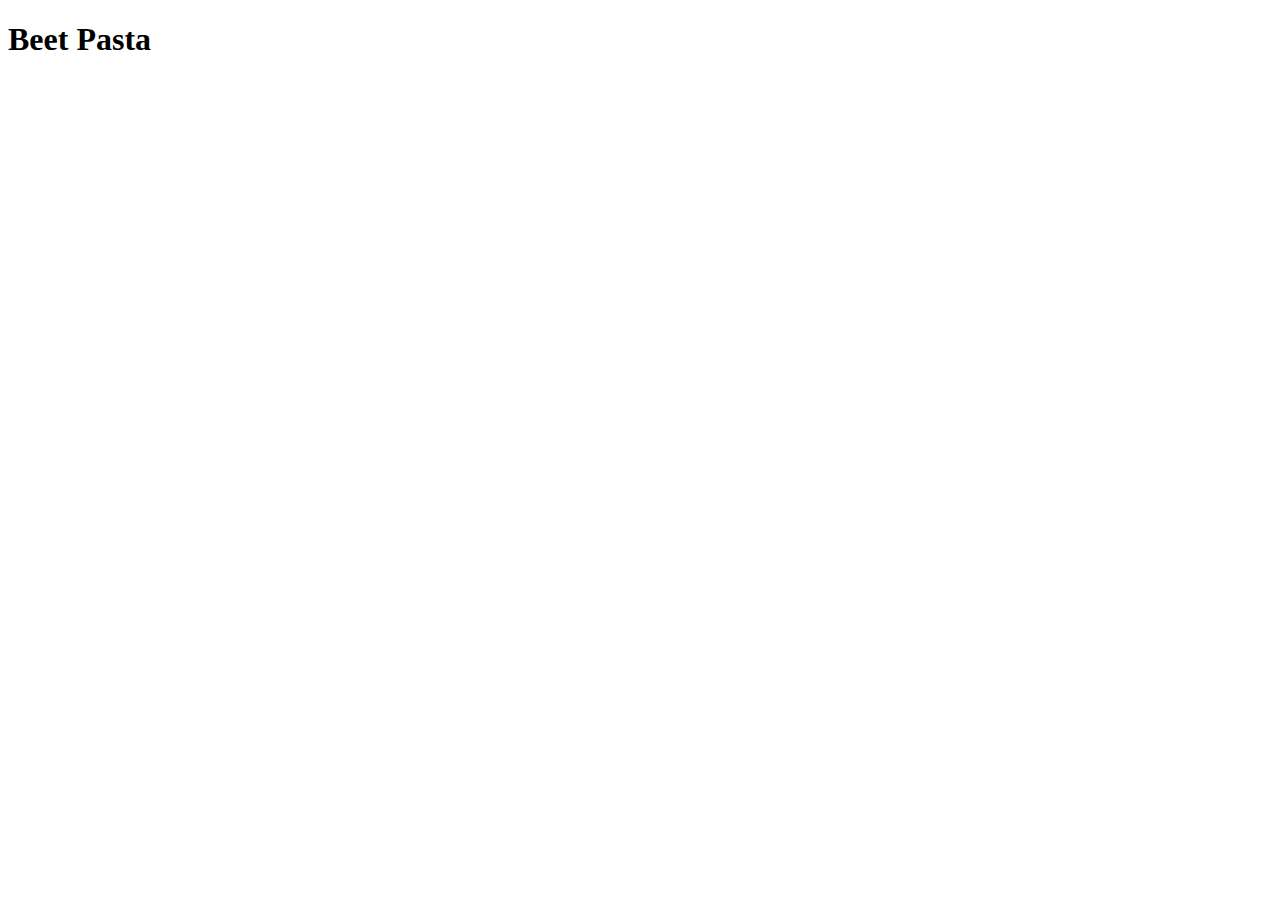
==== recipes/beet_pasta.html @ ef53a177 "Add link to recipe and add recipe file" ====
<!DOCTYPE html>
    <html lang="en">
        <head>
            <meta charset="UTF-8">
            <title>Beet Pasta</title>

        </head>
        <body>
            <h1>Beet Pasta</h1>

        </body>


    </html>
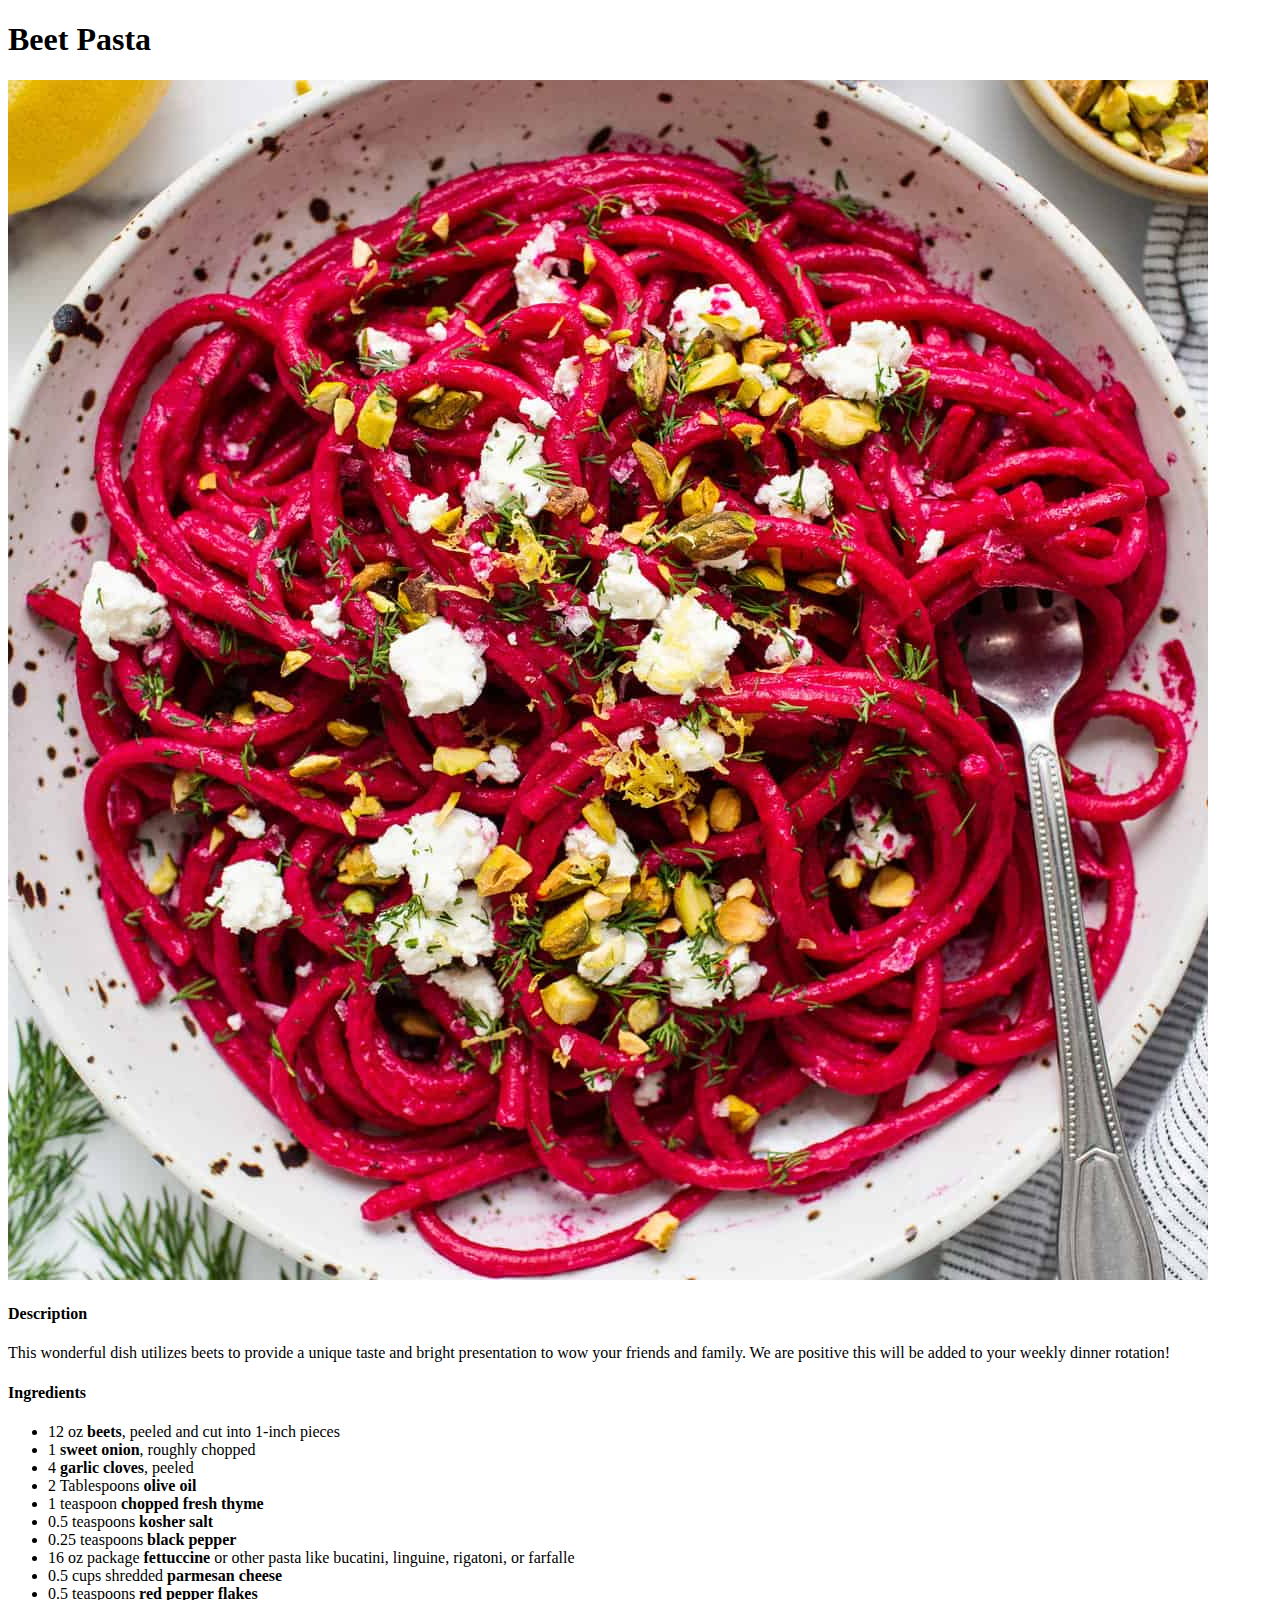
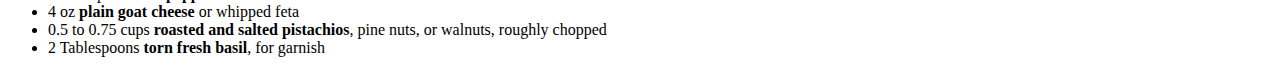
==== commit 66ade920: "Upload pasta photo and ingredients list" ====
--- a/recipes/beet_pasta.html
+++ b/recipes/beet_pasta.html
@@ -7,7 +7,27 @@
         </head>
         <body>
             <h1>Beet Pasta</h1>
-
+            <img src="../images/Beet-Pasta-sq.jpg" alt="Bright pink noodles in a bowl with crushed nuts and goat cheese crumbles on top">
+            <h4>Description</h4>
+                <p>This wonderful dish utilizes beets to provide a unique taste and bright presentation
+                to wow your friends and family. We are positive this will be added to your weekly dinner rotation!
+                </p>
+            <h4>Ingredients</h4>
+                <ul>
+                    <li>12 oz <strong>beets</strong>, peeled and cut into 1-inch pieces</li>
+                    <li>1 <strong>sweet onion</strong>, roughly chopped </li>
+                    <li>4 <strong>garlic cloves</strong>, peeled</li>
+                    <li>2 Tablespoons <strong>olive oil</strong></li>
+                    <li>1 teaspoon <strong>chopped fresh thyme</strong></li>
+                    <li>0.5 teaspoons <strong>kosher salt</strong></li>
+                    <li>0.25 teaspoons <strong>black pepper</strong></li>
+                    <li>16 oz package <strong>fettuccine</strong> or other pasta like bucatini, linguine, rigatoni, or farfalle</li>
+                    <li>0.5 cups shredded <strong>parmesan cheese</strong></li>
+                    <li>0.5 teaspoons <strong>red pepper flakes</strong></li>
+                    <li>4 oz <strong>plain goat cheese</strong> or whipped feta</li>
+                    <li>0.5 to 0.75 cups <strong>roasted and salted pistachios</strong>, pine nuts, or walnuts, roughly chopped</li>
+                    <li>2 Tablespoons <strong>torn fresh basil</strong>, for garnish</li>
+                </ul>
         </body>
 
 
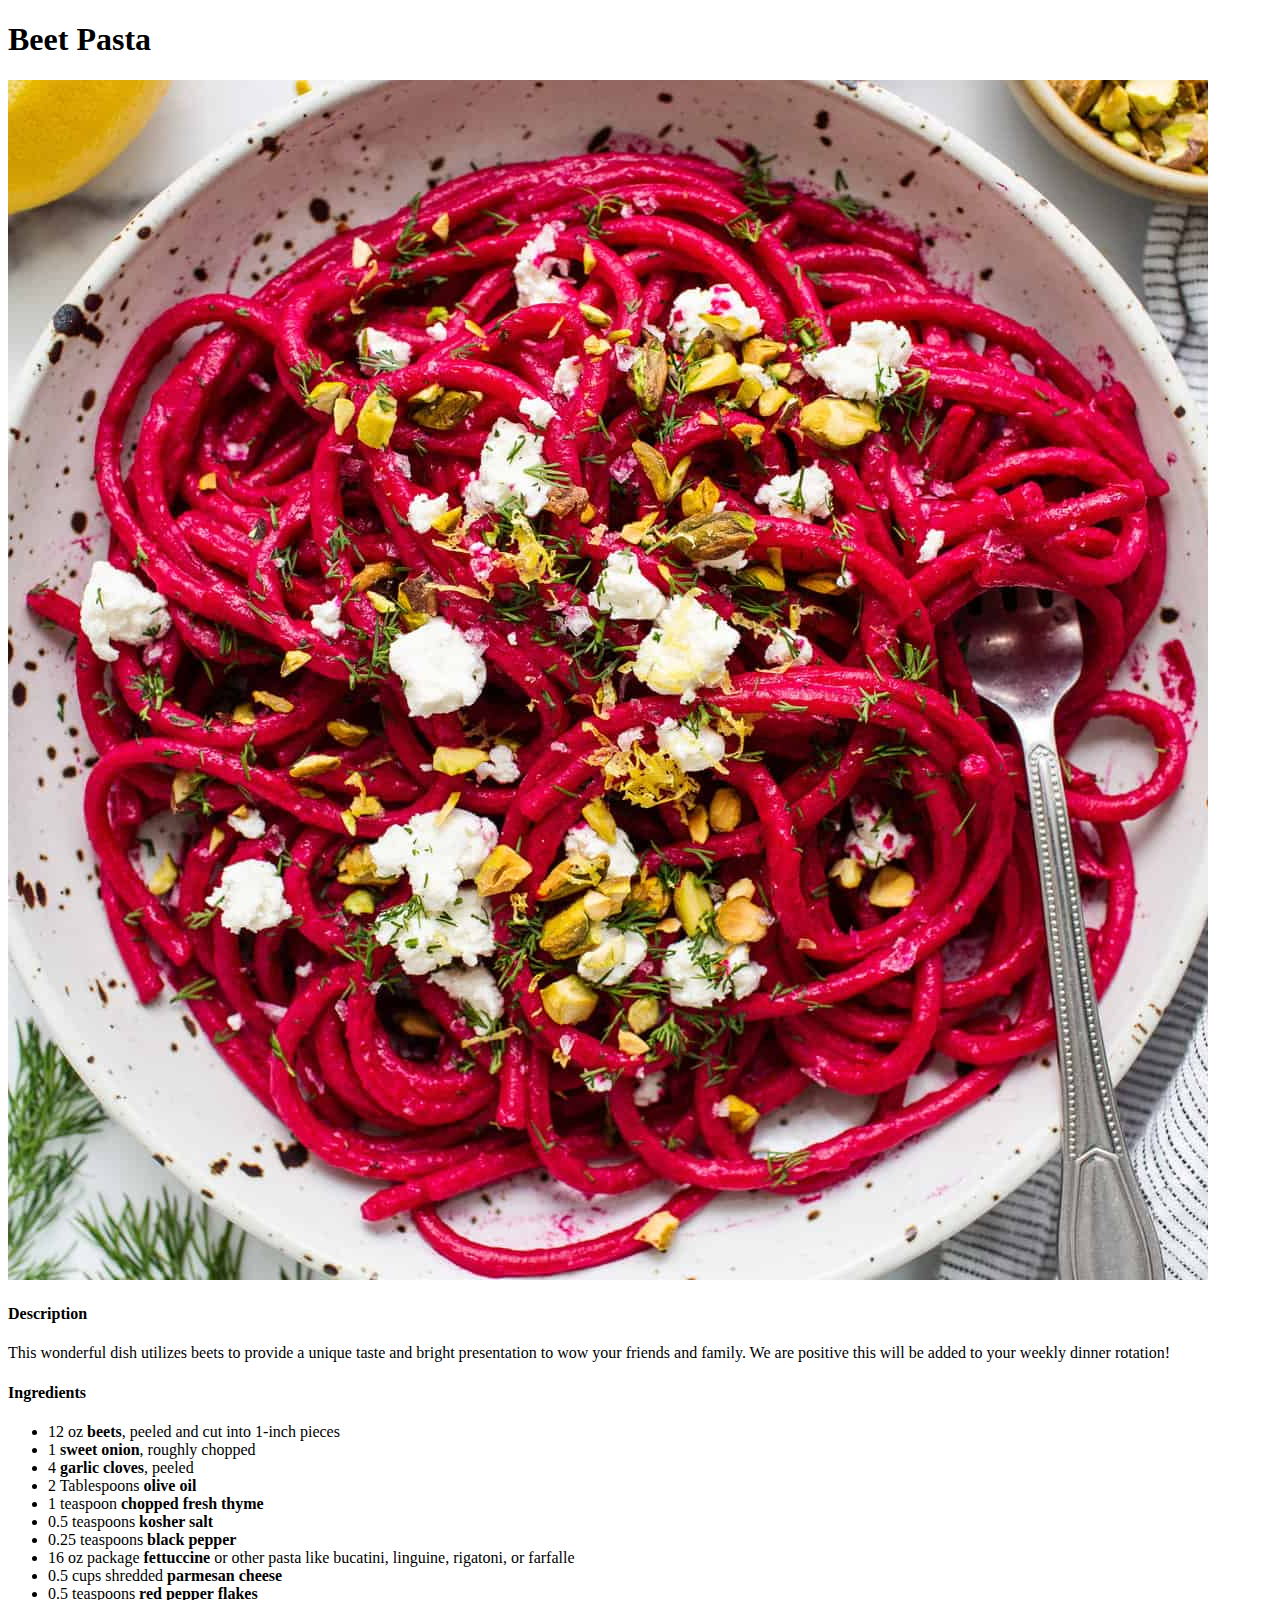
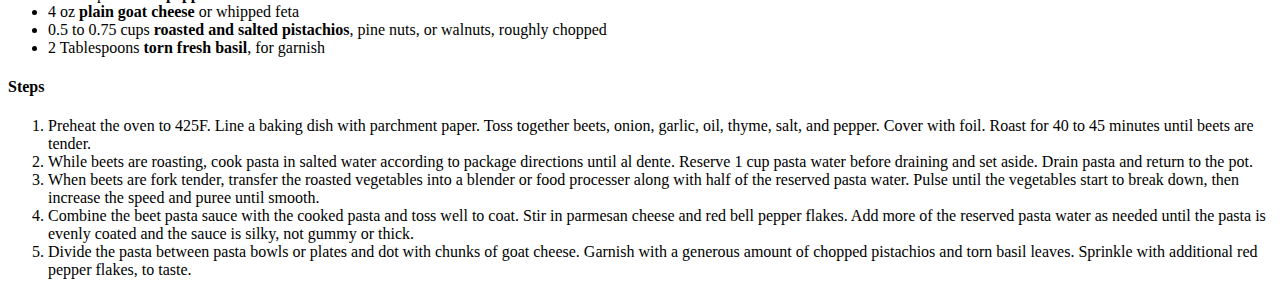
==== commit 486ee0a6: "Upload pasta instructions" ====
--- a/recipes/beet_pasta.html
+++ b/recipes/beet_pasta.html
@@ -28,6 +28,38 @@
                     <li>0.5 to 0.75 cups <strong>roasted and salted pistachios</strong>, pine nuts, or walnuts, roughly chopped</li>
                     <li>2 Tablespoons <strong>torn fresh basil</strong>, for garnish</li>
                 </ul>
+            <h4>Steps</h4>
+                <ol>
+                    <li>Preheat the oven to 425F. Line a baking dish with 
+                        parchment paper.
+                        Toss together beets, onion, garlic, oil, thyme, 
+                        salt, and pepper.
+                        Cover with foil.
+                        Roast for 40 to 45 minutes until beets are tender.
+                    </li>
+                    <li>While beets are roasting, cook pasta in salted water 
+                        according to package directions until al dente.
+                        Reserve 1 cup pasta water before draining and set aside. Drain 
+                        pasta and return to the pot.
+                    </li>
+                    <li>When beets are fork tender, transfer the roasted 
+                        vegetables into a blender or food processer along 
+                        with half of the reserved pasta water. Pulse until the 
+                        vegetables start to break down, then increase the 
+                        speed and puree until smooth.
+                    </li>
+                    <li>Combine the beet pasta sauce with the cooked pasta 
+                        and toss well to coat. Stir in parmesan cheese 
+                        and red bell pepper flakes. Add more of the reserved 
+                        pasta water as needed until the pasta is evenly
+                        coated and the sauce is silky, not gummy or thick.
+                    </li>
+                    <li>Divide the pasta between pasta bowls or plates 
+                        and dot with chunks of goat cheese. Garnish with a
+                        generous amount of chopped pistachios and torn basil leaves.
+                        Sprinkle with additional red pepper flakes, to taste.
+                    </li>
+                </ol>
         </body>
 
 
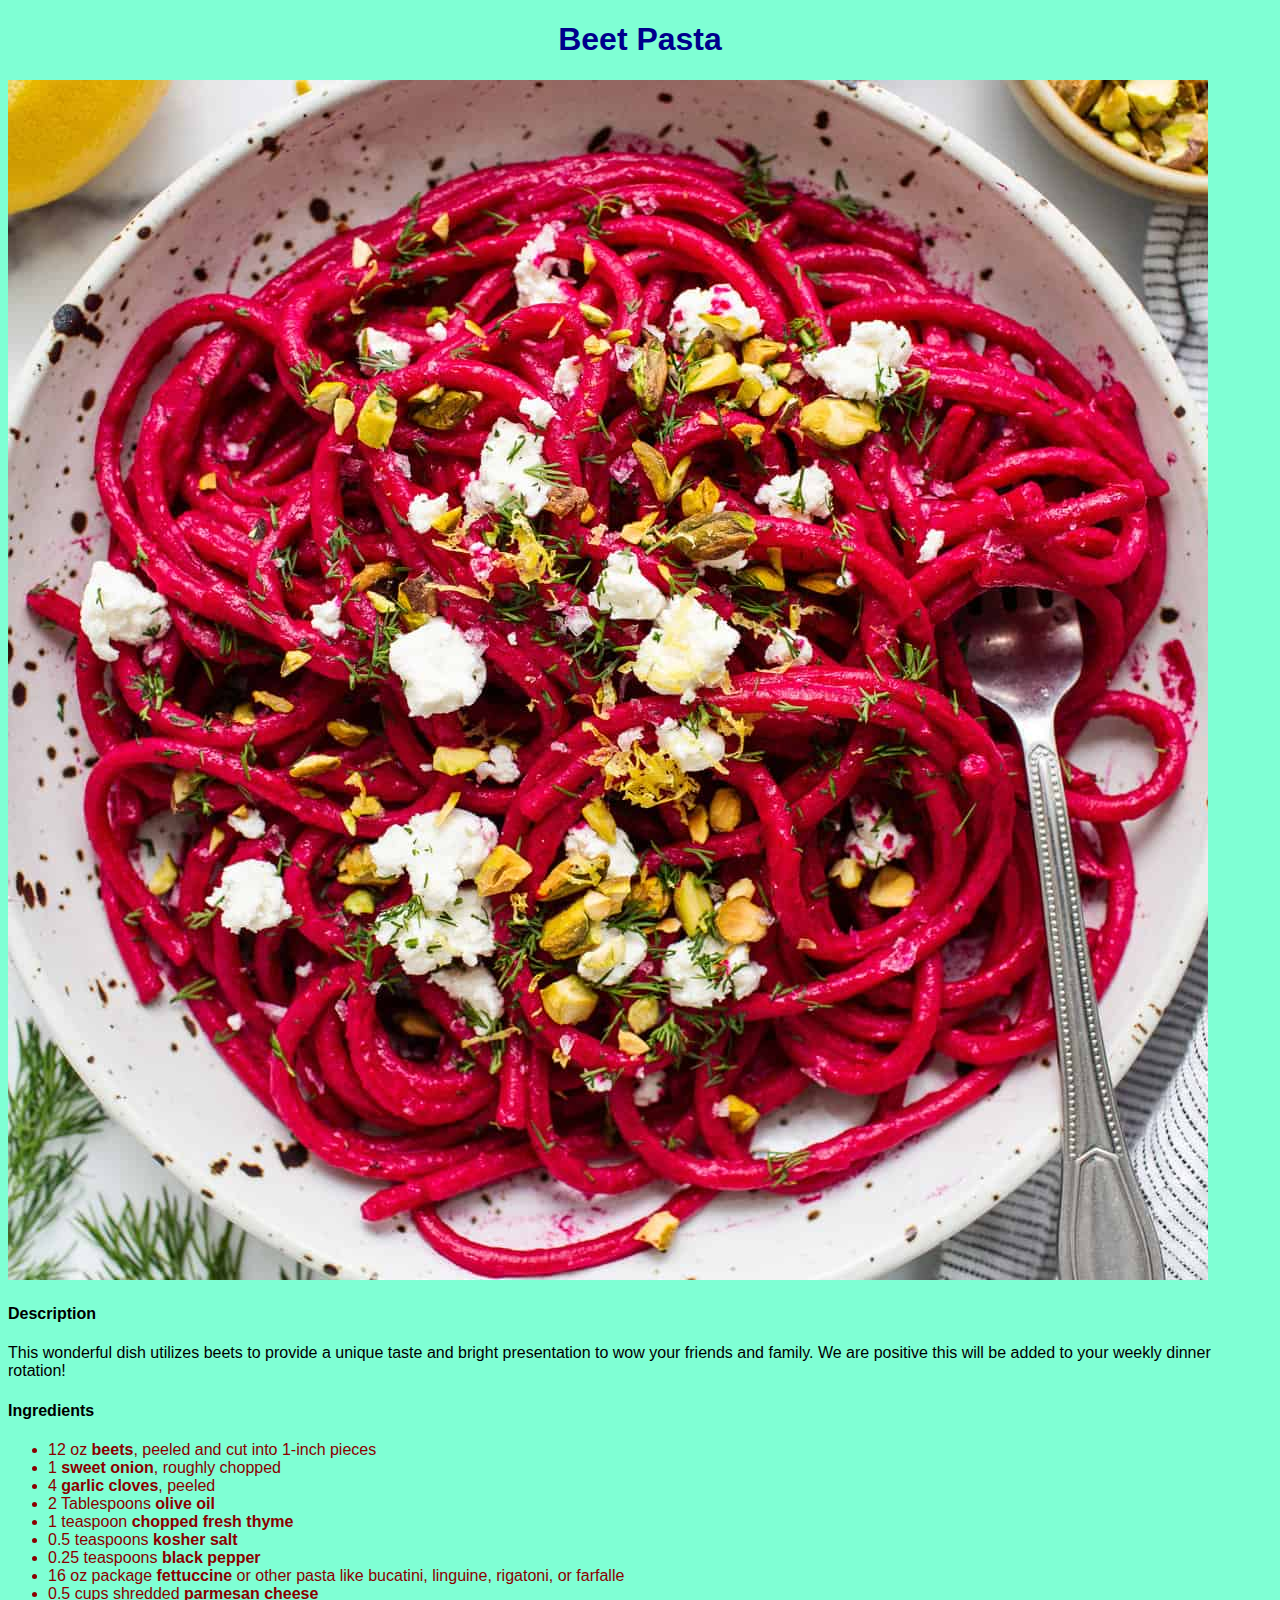
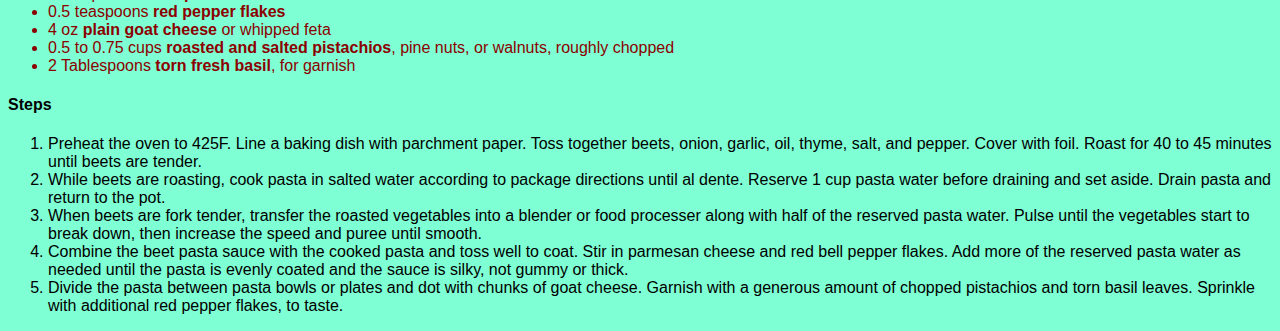
==== commit 65cb1771: "Link recipe pages to stylesheet" ====
--- a/recipes/beet_pasta.html
+++ b/recipes/beet_pasta.html
@@ -3,6 +3,7 @@
         <head>
             <meta charset="UTF-8">
             <title>Beet Pasta</title>
+            <link rel="stylesheet" href="../style.css" />
 
         </head>
         <body>
--- a/style.css
+++ b/style.css
@@ -0,0 +1,17 @@
+body {
+    color: black;
+    background-color: aquamarine;
+    font-family: Arial, Helvetica, sans-serif;
+    font: 30px;
+}
+
+h1 {
+    color: darkblue;
+    text-align: center;
+    font-weight: bold;
+}
+
+ul {
+    font: 28px;
+    color: darkred;
+}